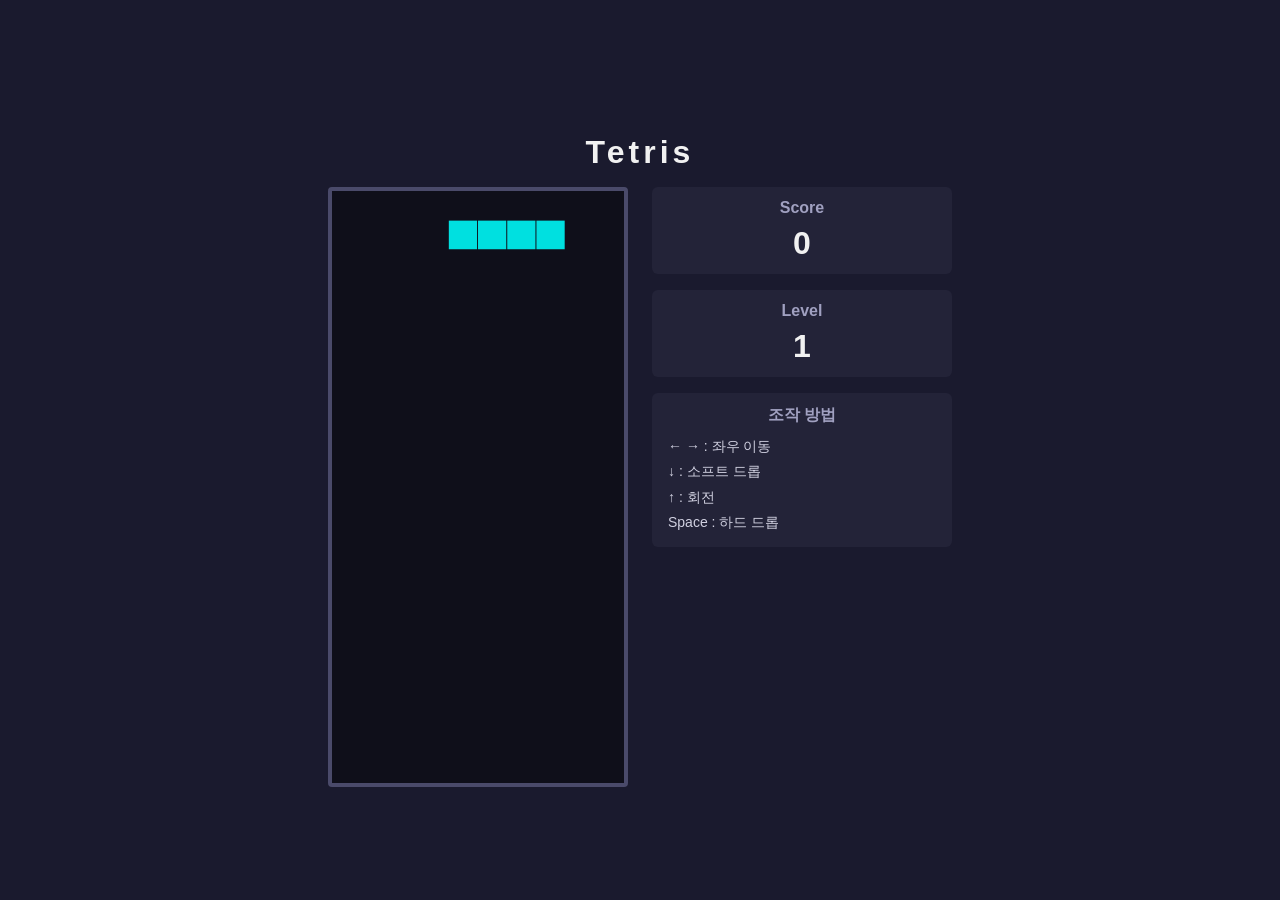
==== index.html @ ab55bc47 "Add jangwonbok day02 tetris MVP game Static HTML/CSS/JS Tetris with score, leveling (speed increases" ====
<!DOCTYPE html>
<html lang="ko">
<head>
<meta charset="UTF-8">
<meta name="viewport" content="width=device-width, initial-scale=1.0">
<title>Tetris</title>
<link rel="stylesheet" href="style.css">
</head>
<body>
  <div class="game-container">
    <h1>Tetris</h1>

    <div class="game-area">
      <div class="board-wrapper">
        <canvas id="board" width="300" height="600"></canvas>
        <div id="game-over-overlay" class="hidden">
          <p>Game Over</p>
          <button id="restart-btn">다시 시작</button>
        </div>
      </div>

      <div class="side-panel">
        <div class="panel-box">
          <h2>Score</h2>
          <p id="score">0</p>
        </div>

        <div class="panel-box">
          <h2>Level</h2>
          <p id="level">1</p>
        </div>

        <div class="panel-box">
          <h2>조작 방법</h2>
          <ul class="controls">
            <li>← → : 좌우 이동</li>
            <li>↓ : 소프트 드롭</li>
            <li>↑ : 회전</li>
            <li>Space : 하드 드롭</li>
          </ul>
        </div>
      </div>
    </div>
  </div>

  <script src="script.js"></script>
</body>
</html>
---- style.css ----
* {
  box-sizing: border-box;
}

body {
  margin: 0;
  min-height: 100vh;
  display: flex;
  align-items: center;
  justify-content: center;
  background: #1a1a2e;
  color: #f1f1f1;
  font-family: "Segoe UI", "Helvetica Neue", Arial, sans-serif;
  padding: 16px;
}

.game-container {
  text-align: center;
}

h1 {
  margin-bottom: 16px;
  letter-spacing: 4px;
}

.game-area {
  display: flex;
  align-items: flex-start;
  justify-content: center;
  gap: 24px;
  flex-wrap: wrap;
}

.board-wrapper {
  position: relative;
  width: min(300px, 92vw);
  flex-shrink: 0;
}

#board {
  background: #0f0f1a;
  border: 4px solid #4a4a6a;
  border-radius: 4px;
  display: block;
  width: 100%;
  height: auto;
  aspect-ratio: 1 / 2;
}

#game-over-overlay {
  position: absolute;
  inset: 0;
  background: rgba(0, 0, 0, 0.75);
  display: flex;
  flex-direction: column;
  align-items: center;
  justify-content: center;
  gap: 16px;
  border-radius: 4px;
}

#game-over-overlay.hidden {
  display: none;
}

#game-over-overlay p {
  font-size: 28px;
  font-weight: bold;
  color: #ff5470;
  margin: 0;
}

#restart-btn {
  padding: 10px 20px;
  font-size: 16px;
  border: none;
  border-radius: 6px;
  background: #4a4a6a;
  color: #f1f1f1;
  cursor: pointer;
}

#restart-btn:hover {
  background: #5f5f8a;
}

.side-panel {
  display: flex;
  flex-direction: column;
  gap: 16px;
  min-width: 160px;
  width: min(300px, 92vw);
}

.panel-box {
  background: #232338;
  border-radius: 6px;
  padding: 12px 16px;
}

.panel-box h2 {
  margin: 0 0 8px;
  font-size: 16px;
  color: #a0a0c0;
}

#score,
#level {
  margin: 0;
  font-size: 32px;
  font-weight: bold;
}

.controls {
  margin: 0;
  padding: 0;
  list-style: none;
  font-size: 14px;
  line-height: 1.8;
  color: #d0d0e0;
  text-align: left;
}

@media (max-width: 480px) {
  h1 {
    font-size: 22px;
    letter-spacing: 2px;
    margin-bottom: 12px;
  }

  .game-area {
    gap: 16px;
  }

  .panel-box {
    padding: 10px 14px;
  }

  #score,
  #level {
    font-size: 26px;
  }
}
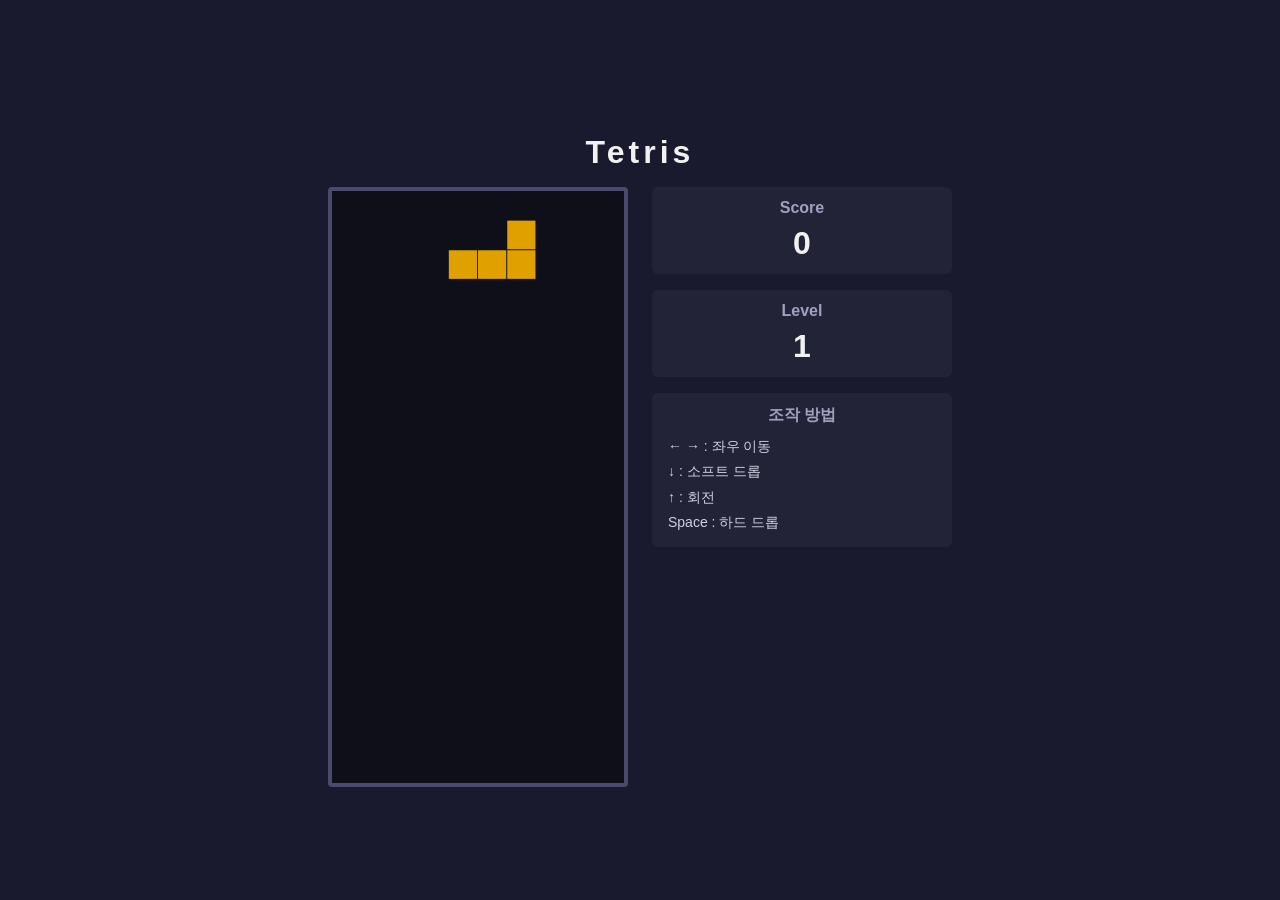
==== commit 0ce96ec9: "Add mobile touch controls to tetris On-screen buttons (left/right/rotate/soft drop/hard drop) shown " ====
--- a/index.html
+++ b/index.html
@@ -41,6 +41,18 @@
         </div>
       </div>
     </div>
+
+    <div id="touch-controls" class="touch-controls">
+      <div class="touch-row">
+        <button id="btn-left" class="touch-btn" aria-label="왼쪽 이동" type="button">◀</button>
+        <button id="btn-rotate" class="touch-btn" aria-label="회전" type="button">⟳</button>
+        <button id="btn-right" class="touch-btn" aria-label="오른쪽 이동" type="button">▶</button>
+      </div>
+      <div class="touch-row">
+        <button id="btn-down" class="touch-btn" aria-label="소프트 드롭" type="button">▽</button>
+        <button id="btn-drop" class="touch-btn wide" aria-label="하드 드롭" type="button">DROP</button>
+      </div>
+    </div>
   </div>
 
   <script src="script.js"></script>
--- a/style.css
+++ b/style.css
@@ -121,6 +121,49 @@
   text-align: left;
 }
 
+.touch-controls {
+  display: none;
+  flex-direction: column;
+  gap: 10px;
+  margin: 20px auto 0;
+  width: min(300px, 92vw);
+}
+
+.touch-row {
+  display: flex;
+  gap: 10px;
+  justify-content: center;
+}
+
+.touch-btn {
+  flex: 1;
+  padding: 16px 0;
+  font-size: 20px;
+  border: none;
+  border-radius: 8px;
+  background: #4a4a6a;
+  color: #f1f1f1;
+  touch-action: manipulation;
+  user-select: none;
+}
+
+.touch-btn:active {
+  background: #5f5f8a;
+}
+
+.touch-btn.wide {
+  flex: 2;
+  font-size: 15px;
+  font-weight: bold;
+  letter-spacing: 1px;
+}
+
+@media (pointer: coarse) {
+  .touch-controls {
+    display: flex;
+  }
+}
+
 @media (max-width: 480px) {
   h1 {
     font-size: 22px;
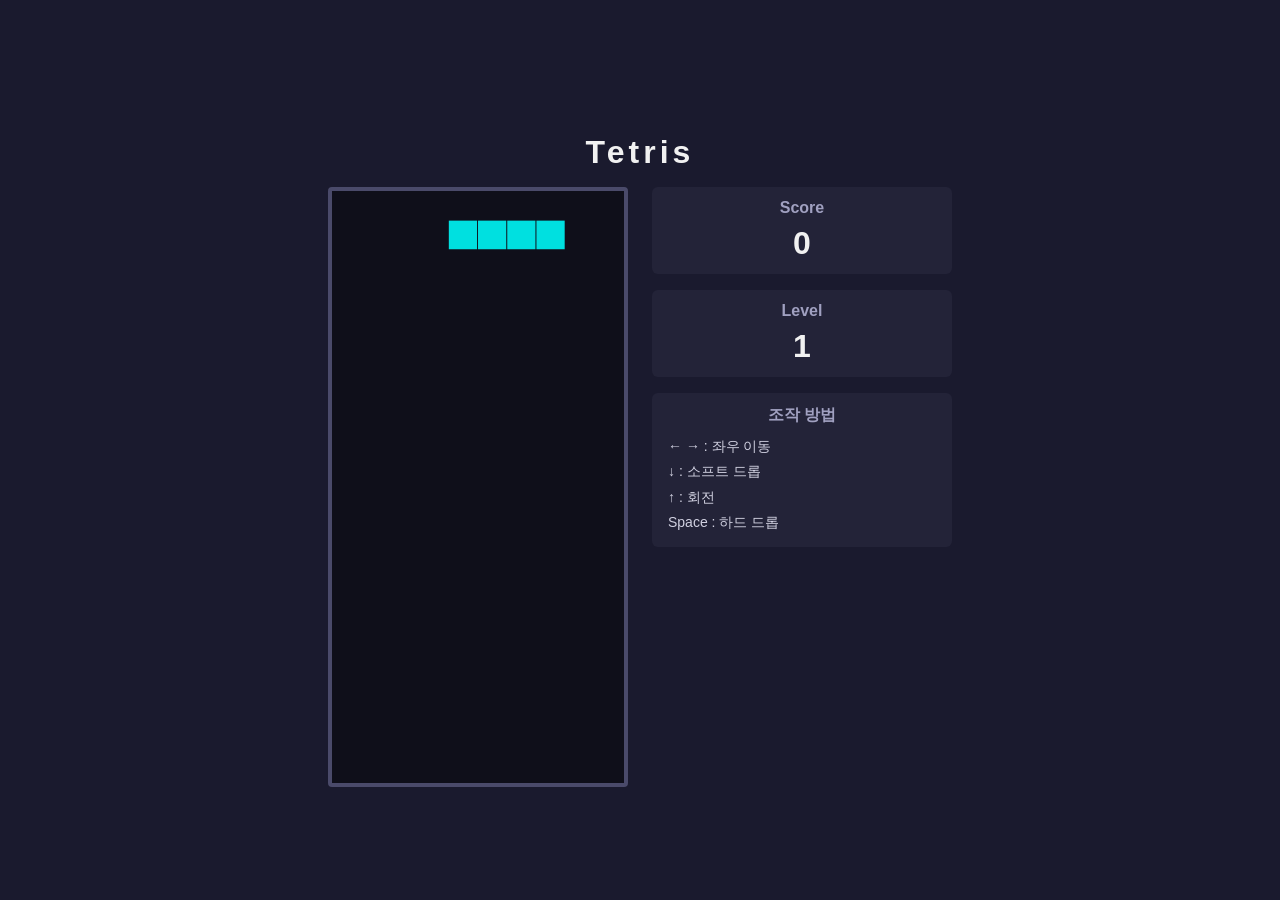
==== commit 0a69a9c1: "Optimize mobile sizing and disable pinch/double-tap zoom Cap board size by viewport height so it doe" ====
--- a/index.html
+++ b/index.html
@@ -2,7 +2,7 @@
 <html lang="ko">
 <head>
 <meta charset="UTF-8">
-<meta name="viewport" content="width=device-width, initial-scale=1.0">
+<meta name="viewport" content="width=device-width, initial-scale=1.0, maximum-scale=1.0, user-scalable=no">
 <title>Tetris</title>
 <link rel="stylesheet" href="style.css">
 </head>
@@ -30,7 +30,7 @@
           <p id="level">1</p>
         </div>
 
-        <div class="panel-box">
+        <div class="panel-box keyboard-help">
           <h2>조작 방법</h2>
           <ul class="controls">
             <li>← → : 좌우 이동</li>
--- a/style.css
+++ b/style.css
@@ -1,5 +1,9 @@
 * {
   box-sizing: border-box;
+}
+
+html {
+  touch-action: manipulation;
 }
 
 body {
@@ -33,7 +37,7 @@
 
 .board-wrapper {
   position: relative;
-  width: min(300px, 92vw);
+  width: min(300px, 92vw, 40vh);
   flex-shrink: 0;
 }
 
@@ -125,8 +129,15 @@
   display: none;
   flex-direction: column;
   gap: 10px;
-  margin: 20px auto 0;
   width: min(300px, 92vw);
+  position: fixed;
+  left: 50%;
+  bottom: 0;
+  transform: translateX(-50%);
+  padding: 10px 0 calc(10px + env(safe-area-inset-bottom, 0px));
+  background: rgba(15, 15, 26, 0.92);
+  border-top: 2px solid #4a4a6a;
+  z-index: 10;
 }
 
 .touch-row {
@@ -162,6 +173,23 @@
   .touch-controls {
     display: flex;
   }
+
+  body {
+    padding-bottom: 180px;
+  }
+
+  /* keyboard instructions don't apply on touch-only devices; hide to save space */
+  .keyboard-help {
+    display: none;
+  }
+
+  .game-area {
+    gap: 12px;
+  }
+
+  h1 {
+    margin-bottom: 8px;
+  }
 }
 
 @media (max-width: 480px) {
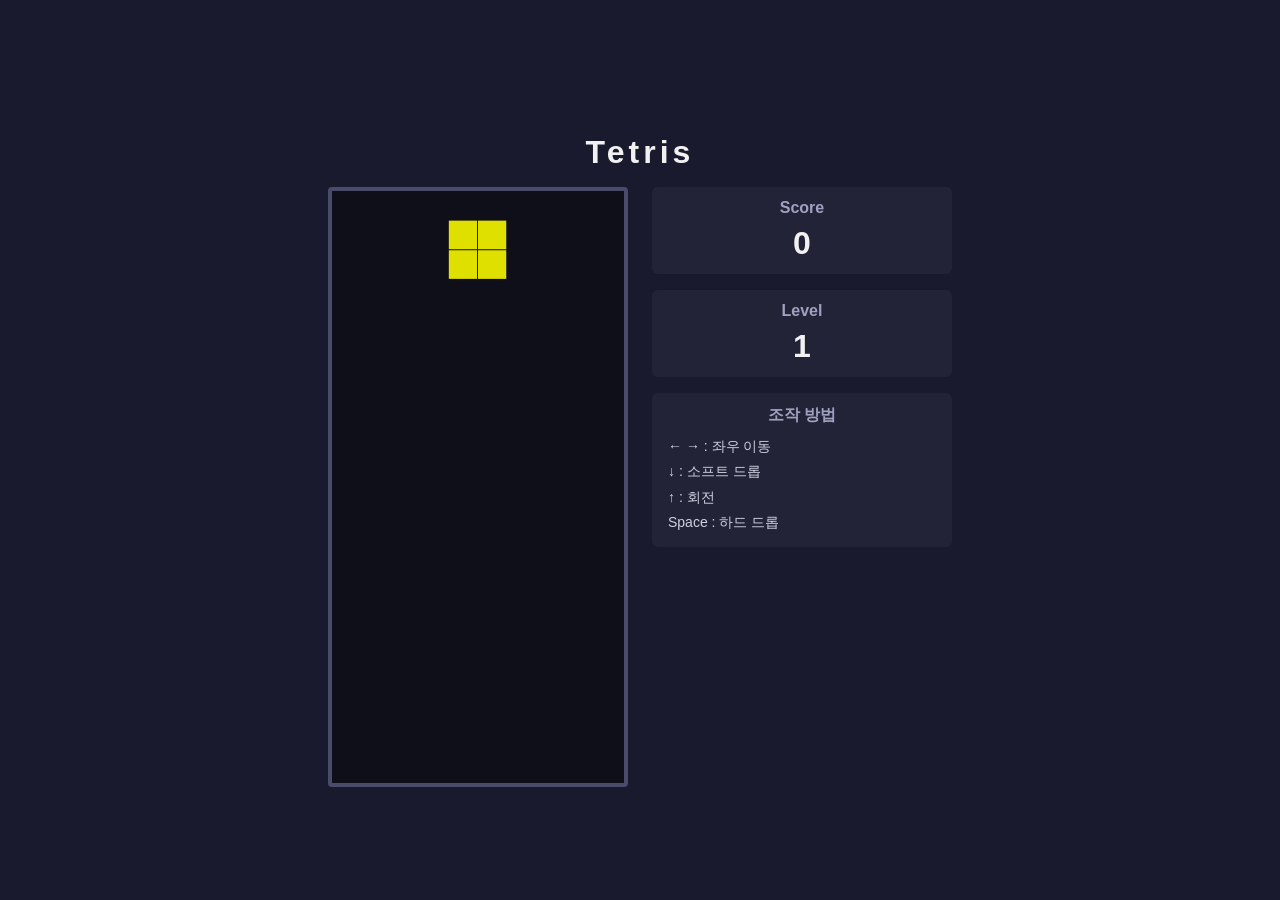
==== commit 3ece7e6e: "Arrange touch controls like physical arrow keys Replace the two-row button layout with a CSS grid d-" ====
--- a/index.html
+++ b/index.html
@@ -43,15 +43,13 @@
     </div>
 
     <div id="touch-controls" class="touch-controls">
-      <div class="touch-row">
-        <button id="btn-left" class="touch-btn" aria-label="왼쪽 이동" type="button">◀</button>
-        <button id="btn-rotate" class="touch-btn" aria-label="회전" type="button">⟳</button>
-        <button id="btn-right" class="touch-btn" aria-label="오른쪽 이동" type="button">▶</button>
+      <div class="touch-dpad">
+        <button id="btn-rotate" class="touch-btn dpad-up" aria-label="회전" type="button">⟳</button>
+        <button id="btn-left" class="touch-btn dpad-left" aria-label="왼쪽 이동" type="button">◀</button>
+        <button id="btn-down" class="touch-btn dpad-down" aria-label="소프트 드롭" type="button">▽</button>
+        <button id="btn-right" class="touch-btn dpad-right" aria-label="오른쪽 이동" type="button">▶</button>
       </div>
-      <div class="touch-row">
-        <button id="btn-down" class="touch-btn" aria-label="소프트 드롭" type="button">▽</button>
-        <button id="btn-drop" class="touch-btn wide" aria-label="하드 드롭" type="button">DROP</button>
-      </div>
+      <button id="btn-drop" class="touch-btn wide" aria-label="하드 드롭" type="button">DROP (Space)</button>
     </div>
   </div>
 
--- a/style.css
+++ b/style.css
@@ -140,14 +140,36 @@
   z-index: 10;
 }
 
-.touch-row {
-  display: flex;
-  gap: 10px;
-  justify-content: center;
+/* mirrors a physical keyboard's arrow-key cluster: rotate (↑) on top,
+   left/soft-drop(↓)/right on the bottom row */
+.touch-dpad {
+  display: grid;
+  grid-template-columns: repeat(3, 1fr);
+  grid-template-rows: repeat(2, 1fr);
+  gap: 8px;
+}
+
+.dpad-up {
+  grid-column: 2;
+  grid-row: 1;
+}
+
+.dpad-left {
+  grid-column: 1;
+  grid-row: 2;
+}
+
+.dpad-down {
+  grid-column: 2;
+  grid-row: 2;
+}
+
+.dpad-right {
+  grid-column: 3;
+  grid-row: 2;
 }
 
 .touch-btn {
-  flex: 1;
   padding: 16px 0;
   font-size: 20px;
   border: none;
@@ -163,32 +185,102 @@
 }
 
 .touch-btn.wide {
-  flex: 2;
+  width: 100%;
   font-size: 15px;
   font-weight: bold;
   letter-spacing: 1px;
 }
 
 @media (pointer: coarse) {
+  /* on touch devices, fit everything into exactly one screen (no page scroll):
+     h1 + score/level bar + touch buttons take their natural height, and the
+     board fills whatever vertical space is left, sized by height first so a
+     1:2 (w:h) canvas never forces the page to overflow */
+  html,
+  body {
+    height: 100dvh;
+    overflow-y: auto;
+  }
+
+  body {
+    padding: 8px;
+    align-items: stretch;
+    justify-content: stretch;
+  }
+
+  .game-container {
+    display: flex;
+    flex-direction: column;
+    width: 100%;
+    height: 100%;
+    gap: 8px;
+  }
+
+  h1 {
+    flex: none;
+    font-size: 18px;
+    margin: 0;
+  }
+
+  .game-area {
+    flex: 1;
+    min-height: 0;
+    display: flex;
+    flex-direction: column;
+    flex-wrap: nowrap;
+    align-items: center;
+    gap: 8px;
+  }
+
+  .side-panel {
+    flex: none;
+    flex-direction: row;
+    width: auto;
+    min-width: 0;
+    gap: 8px;
+  }
+
+  .panel-box {
+    padding: 6px 12px;
+  }
+
+  .panel-box h2 {
+    font-size: 11px;
+    margin: 0 0 2px;
+  }
+
+  #score,
+  #level {
+    font-size: 18px;
+  }
+
+  .keyboard-help {
+    display: none;
+  }
+
+  .board-wrapper {
+    flex: 1;
+    min-height: 0;
+    width: 100%;
+    display: flex;
+    align-items: center;
+    justify-content: center;
+  }
+
+  /* actual pixel size is set by script.js (fitBoardToViewport), which
+     measures .board-wrapper directly — CSS aspect-ratio sizing here is
+     unreliable because board-wrapper's own box also depends on the
+     canvas's size, so the two can't safely be resolved by CSS alone */
+
   .touch-controls {
     display: flex;
-  }
-
-  body {
-    padding-bottom: 180px;
-  }
-
-  /* keyboard instructions don't apply on touch-only devices; hide to save space */
-  .keyboard-help {
-    display: none;
-  }
-
-  .game-area {
-    gap: 12px;
-  }
-
-  h1 {
-    margin-bottom: 8px;
+    position: static;
+    flex: none;
+    width: 100%;
+    transform: none;
+    background: transparent;
+    border-top: none;
+    padding: 0;
   }
 }
 
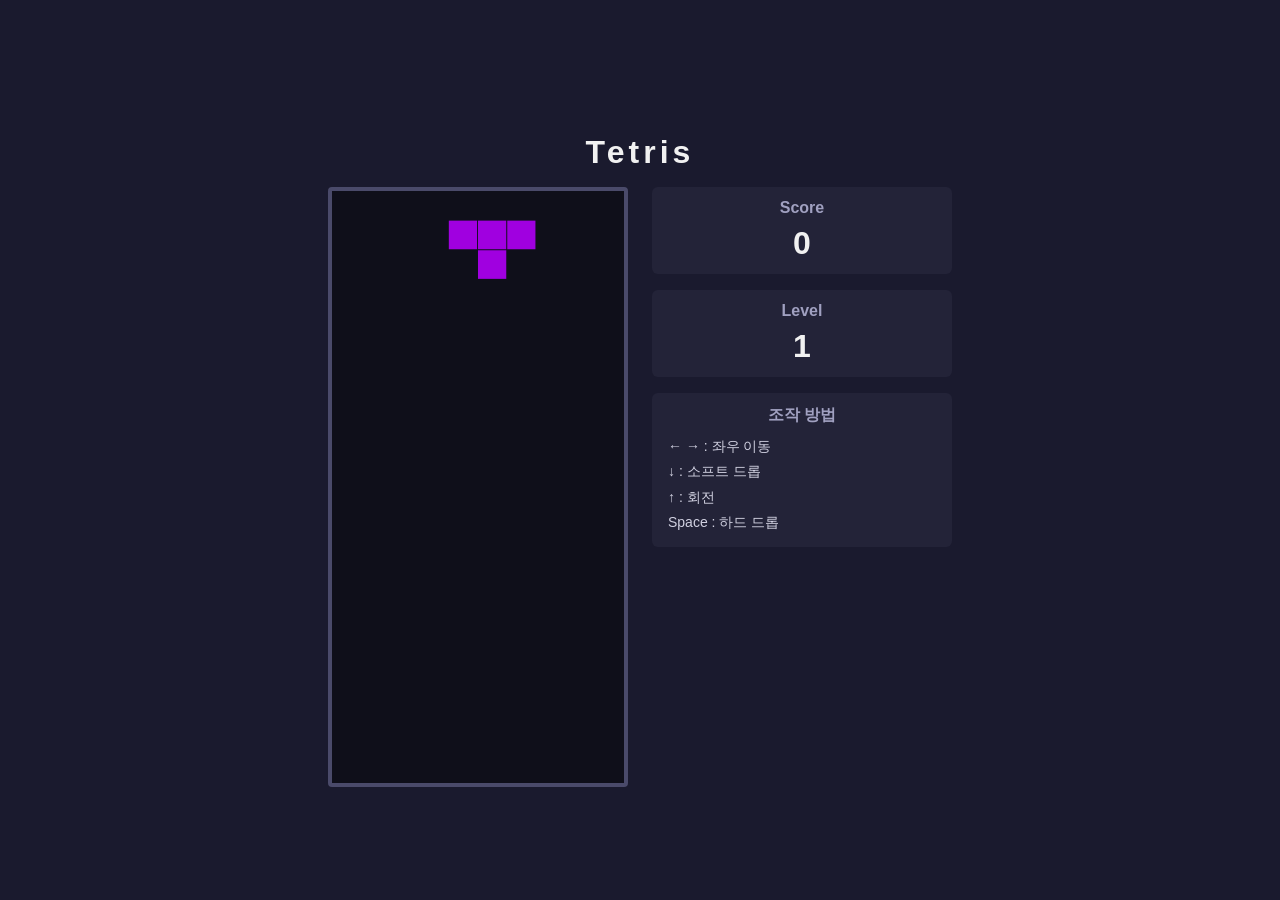
==== commit 501b56c2: "Use an arrow glyph for the rotate touch button Swap the rotate button's icon from a rotation symbol " ====
--- a/index.html
+++ b/index.html
@@ -44,7 +44,7 @@
 
     <div id="touch-controls" class="touch-controls">
       <div class="touch-dpad">
-        <button id="btn-rotate" class="touch-btn dpad-up" aria-label="회전" type="button">⟳</button>
+        <button id="btn-rotate" class="touch-btn dpad-up" aria-label="회전" type="button">↑</button>
         <button id="btn-left" class="touch-btn dpad-left" aria-label="왼쪽 이동" type="button">◀</button>
         <button id="btn-down" class="touch-btn dpad-down" aria-label="소프트 드롭" type="button">▽</button>
         <button id="btn-right" class="touch-btn dpad-right" aria-label="오른쪽 이동" type="button">▶</button>
--- a/style.css
+++ b/style.css
@@ -128,6 +128,7 @@
 .touch-controls {
   display: none;
   flex-direction: column;
+  align-items: center;
   gap: 10px;
   width: min(300px, 92vw);
   position: fixed;
@@ -140,13 +141,16 @@
   z-index: 10;
 }
 
-/* mirrors a physical keyboard's arrow-key cluster: rotate (↑) on top,
-   left/soft-drop(↓)/right on the bottom row */
+/* mirrors a physical keyboard's arrow-key cluster: a tight, fixed-size
+   3x2 block (rotate on top, left/soft-drop/right on the bottom row) —
+   not stretched across the full width, so it reads as one compact
+   cluster instead of three separate wide buttons */
 .touch-dpad {
   display: grid;
-  grid-template-columns: repeat(3, 1fr);
-  grid-template-rows: repeat(2, 1fr);
-  gap: 8px;
+  grid-template-columns: repeat(3, 64px);
+  grid-template-rows: repeat(2, 64px);
+  gap: 6px;
+  justify-content: center;
 }
 
 .dpad-up {
@@ -170,8 +174,10 @@
 }
 
 .touch-btn {
+  min-height: 56px;
   padding: 16px 0;
-  font-size: 20px;
+  font-size: 26px;
+  line-height: 1;
   border: none;
   border-radius: 8px;
   background: #4a4a6a;
@@ -185,8 +191,12 @@
 }
 
 .touch-btn.wide {
-  width: 100%;
-  font-size: 15px;
+  /* matches the d-pad's total width (3 * 64px + 2 * 6px gap) so the two
+     control clusters line up visually instead of the drop button looking
+     stretched wider than the arrow cluster above it */
+  width: 204px;
+  min-height: 48px;
+  font-size: 16px;
   font-weight: bold;
   letter-spacing: 1px;
 }
@@ -226,32 +236,37 @@
     flex: 1;
     min-height: 0;
     display: flex;
+    flex-direction: row;
+    flex-wrap: nowrap;
+    align-items: stretch;
+    justify-content: center;
+    gap: 8px;
+  }
+
+  /* score/level sit in a slim column to the left of the board */
+  .side-panel {
+    order: -1;
+    flex: none;
     flex-direction: column;
-    flex-wrap: nowrap;
-    align-items: center;
-    gap: 8px;
-  }
-
-  .side-panel {
-    flex: none;
-    flex-direction: row;
-    width: auto;
+    justify-content: center;
+    width: 78px;
     min-width: 0;
     gap: 8px;
   }
 
   .panel-box {
-    padding: 6px 12px;
+    padding: 8px 6px;
+    text-align: center;
   }
 
   .panel-box h2 {
-    font-size: 11px;
+    font-size: 10px;
     margin: 0 0 2px;
   }
 
   #score,
   #level {
-    font-size: 18px;
+    font-size: 17px;
   }
 
   .keyboard-help {
@@ -261,7 +276,7 @@
   .board-wrapper {
     flex: 1;
     min-height: 0;
-    width: 100%;
+    width: auto;
     display: flex;
     align-items: center;
     justify-content: center;
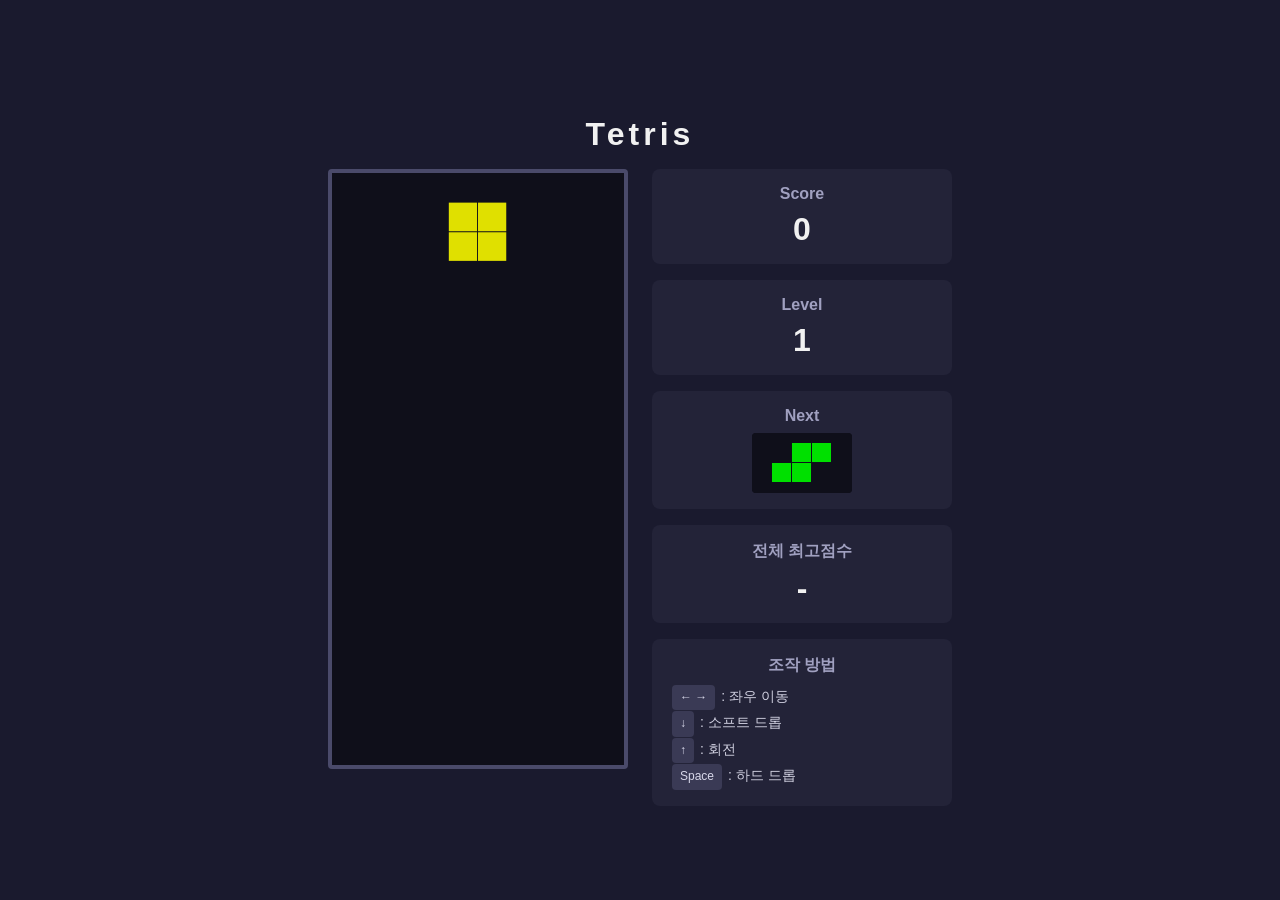
==== commit 84d19a6c: "Add next-piece preview, all-time high score, and card-style UI - Add a Next panel showing the upcomi" ====
--- a/index.html
+++ b/index.html
@@ -30,13 +30,23 @@
           <p id="level">1</p>
         </div>
 
+        <div class="panel-box">
+          <h2>Next</h2>
+          <canvas id="next-board" width="100" height="60"></canvas>
+        </div>
+
+        <div class="panel-box">
+          <h2>전체 최고점수</h2>
+          <p id="high-score">-</p>
+        </div>
+
         <div class="panel-box keyboard-help">
           <h2>조작 방법</h2>
           <ul class="controls">
-            <li>← → : 좌우 이동</li>
-            <li>↓ : 소프트 드롭</li>
-            <li>↑ : 회전</li>
-            <li>Space : 하드 드롭</li>
+            <li><span class="key">← →</span> : 좌우 이동</li>
+            <li><span class="key">↓</span> : 소프트 드롭</li>
+            <li><span class="key">↑</span> : 회전</li>
+            <li><span class="key">Space</span> : 하드 드롭</li>
           </ul>
         </div>
       </div>
@@ -45,9 +55,9 @@
     <div id="touch-controls" class="touch-controls">
       <div class="touch-dpad">
         <button id="btn-rotate" class="touch-btn dpad-up" aria-label="회전" type="button">↑</button>
-        <button id="btn-left" class="touch-btn dpad-left" aria-label="왼쪽 이동" type="button">◀</button>
-        <button id="btn-down" class="touch-btn dpad-down" aria-label="소프트 드롭" type="button">▽</button>
-        <button id="btn-right" class="touch-btn dpad-right" aria-label="오른쪽 이동" type="button">▶</button>
+        <button id="btn-left" class="touch-btn dpad-left" aria-label="왼쪽 이동" type="button">←</button>
+        <button id="btn-down" class="touch-btn dpad-down" aria-label="소프트 드롭" type="button">↓</button>
+        <button id="btn-right" class="touch-btn dpad-right" aria-label="오른쪽 이동" type="button">→</button>
       </div>
       <button id="btn-drop" class="touch-btn wide" aria-label="하드 드롭" type="button">DROP (Space)</button>
     </div>
--- a/style.css
+++ b/style.css
@@ -98,8 +98,8 @@
 
 .panel-box {
   background: #232338;
-  border-radius: 6px;
-  padding: 12px 16px;
+  border-radius: 8px;
+  padding: 16px 20px;
 }
 
 .panel-box h2 {
@@ -109,10 +109,20 @@
 }
 
 #score,
-#level {
+#level,
+#high-score {
   margin: 0;
   font-size: 32px;
   font-weight: bold;
+}
+
+#next-board {
+  display: block;
+  margin: 0 auto;
+  background: #0f0f1a;
+  border-radius: 4px;
+  max-width: 100%;
+  height: auto;
 }
 
 .controls {
@@ -123,6 +133,19 @@
   line-height: 1.8;
   color: #d0d0e0;
   text-align: left;
+}
+
+.key {
+  display: inline-block;
+  min-width: 1.4em;
+  padding: 2px 8px;
+  margin-right: 2px;
+  border-radius: 4px;
+  background: #3a3a55;
+  color: #d8d8ea;
+  font-family: "Segoe UI", "Helvetica Neue", Arial, sans-serif;
+  font-size: 12px;
+  text-align: center;
 }
 
 .touch-controls {
@@ -265,7 +288,8 @@
   }
 
   #score,
-  #level {
+  #level,
+  #high-score {
     font-size: 17px;
   }
 
@@ -315,7 +339,8 @@
   }
 
   #score,
-  #level {
+  #level,
+  #high-score {
     font-size: 26px;
   }
 }
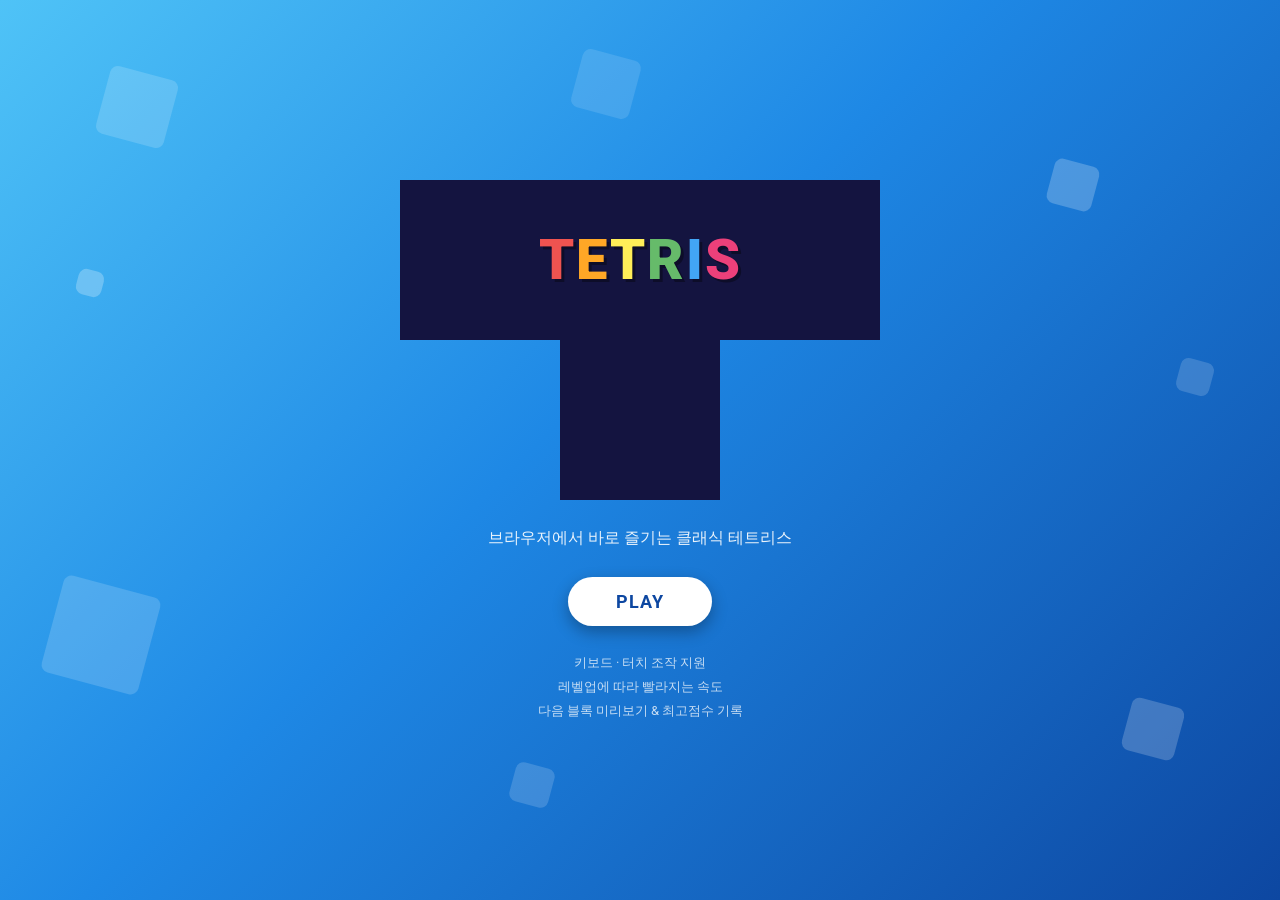
==== commit 519274bb: "Make touch controls resilient, apply Material Design, add landing page - Widen the touch-control tri" ====
--- a/index.html
+++ b/index.html
@@ -4,65 +4,41 @@
 <meta charset="UTF-8">
 <meta name="viewport" content="width=device-width, initial-scale=1.0, maximum-scale=1.0, user-scalable=no">
 <title>Tetris</title>
-<link rel="stylesheet" href="style.css">
+<link rel="preconnect" href="https://fonts.googleapis.com">
+<link rel="preconnect" href="https://fonts.gstatic.com" crossorigin>
+<link href="https://fonts.googleapis.com/css2?family=Roboto:wght@400;500;700;900&display=swap" rel="stylesheet">
+<link rel="stylesheet" href="landing.css">
 </head>
 <body>
-  <div class="game-container">
-    <h1>Tetris</h1>
+  <div class="bg-shapes" aria-hidden="true">
+    <span class="shape shape-1"></span>
+    <span class="shape shape-2"></span>
+    <span class="shape shape-3"></span>
+    <span class="shape shape-4"></span>
+    <span class="shape shape-5"></span>
+    <span class="shape shape-6"></span>
+    <span class="shape shape-7"></span>
+    <span class="shape shape-8"></span>
+  </div>
 
-    <div class="game-area">
-      <div class="board-wrapper">
-        <canvas id="board" width="300" height="600"></canvas>
-        <div id="game-over-overlay" class="hidden">
-          <p>Game Over</p>
-          <button id="restart-btn">다시 시작</button>
-        </div>
-      </div>
-
-      <div class="side-panel">
-        <div class="panel-box">
-          <h2>Score</h2>
-          <p id="score">0</p>
-        </div>
-
-        <div class="panel-box">
-          <h2>Level</h2>
-          <p id="level">1</p>
-        </div>
-
-        <div class="panel-box">
-          <h2>Next</h2>
-          <canvas id="next-board" width="100" height="60"></canvas>
-        </div>
-
-        <div class="panel-box">
-          <h2>전체 최고점수</h2>
-          <p id="high-score">-</p>
-        </div>
-
-        <div class="panel-box keyboard-help">
-          <h2>조작 방법</h2>
-          <ul class="controls">
-            <li><span class="key">← →</span> : 좌우 이동</li>
-            <li><span class="key">↓</span> : 소프트 드롭</li>
-            <li><span class="key">↑</span> : 회전</li>
-            <li><span class="key">Space</span> : 하드 드롭</li>
-          </ul>
-        </div>
+  <main class="hero">
+    <div class="logo-plaque">
+      <div class="logo-top">
+        <h1 class="tetris-logo">
+          <span class="l1">T</span><span class="l2">E</span><span class="l3">T</span><span class="l4">R</span><span class="l5">I</span><span class="l6">S</span>
+        </h1>
       </div>
     </div>
 
-    <div id="touch-controls" class="touch-controls">
-      <div class="touch-dpad">
-        <button id="btn-rotate" class="touch-btn dpad-up" aria-label="회전" type="button">↑</button>
-        <button id="btn-left" class="touch-btn dpad-left" aria-label="왼쪽 이동" type="button">←</button>
-        <button id="btn-down" class="touch-btn dpad-down" aria-label="소프트 드롭" type="button">↓</button>
-        <button id="btn-right" class="touch-btn dpad-right" aria-label="오른쪽 이동" type="button">→</button>
-      </div>
-      <button id="btn-drop" class="touch-btn wide" aria-label="하드 드롭" type="button">DROP (Space)</button>
-    </div>
-  </div>
+    <p class="tagline">브라우저에서 바로 즐기는 클래식 테트리스</p>
 
-  <script src="script.js"></script>
+    <a class="play-btn" href="game.html">PLAY</a>
+
+    <ul class="feature-list">
+      <li>키보드 · 터치 조작 지원</li>
+      <li>레벨업에 따라 빨라지는 속도</li>
+      <li>다음 블록 미리보기 &amp; 최고점수 기록</li>
+    </ul>
+  </main>
 </body>
 </html>
--- a/landing.css
+++ b/landing.css
@@ -0,0 +1,151 @@
+* {
+  box-sizing: border-box;
+}
+
+html,
+body {
+  margin: 0;
+  min-height: 100vh;
+}
+
+body {
+  position: relative;
+  display: flex;
+  align-items: center;
+  justify-content: center;
+  overflow-x: hidden;
+  background: linear-gradient(135deg, #4fc3f7 0%, #1e88e5 45%, #0d47a1 100%);
+  font-family: "Roboto", "Segoe UI", "Helvetica Neue", Arial, sans-serif;
+  color: #ffffff;
+  padding: 32px 16px;
+}
+
+/* floating tetromino-like cubes drifting behind the hero content */
+.bg-shapes {
+  position: absolute;
+  inset: 0;
+  overflow: hidden;
+  z-index: 0;
+}
+
+.shape {
+  position: absolute;
+  display: block;
+  background: rgba(255, 255, 255, 0.16);
+  border-radius: 8px;
+  transform: rotate(15deg);
+  animation: drift 7s ease-in-out infinite;
+}
+
+.shape-1 { width: 70px;  height: 70px;  top: 8%;  left: 8%;  animation-delay: 0s; }
+.shape-2 { width: 46px;  height: 46px;  top: 18%; left: 82%; animation-delay: 0.6s; background: rgba(255, 255, 255, 0.22); }
+.shape-3 { width: 100px; height: 100px; top: 65%; left: 4%;  animation-delay: 1.2s; }
+.shape-4 { width: 54px;  height: 54px;  top: 78%; left: 88%; animation-delay: 1.8s; background: rgba(255, 255, 255, 0.2); }
+.shape-5 { width: 34px;  height: 34px;  top: 40%; left: 92%; animation-delay: 0.3s; }
+.shape-6 { width: 60px;  height: 60px;  top: 6%;  left: 45%; animation-delay: 2.1s; background: rgba(255, 255, 255, 0.12); }
+.shape-7 { width: 40px;  height: 40px;  top: 85%; left: 40%; animation-delay: 0.9s; }
+.shape-8 { width: 26px;  height: 26px;  top: 30%; left: 6%;  animation-delay: 1.5s; background: rgba(255, 255, 255, 0.25); }
+
+@keyframes drift {
+  0%, 100% { transform: translateY(0) rotate(15deg); }
+  50% { transform: translateY(-18px) rotate(-8deg); }
+}
+
+@media (prefers-reduced-motion: reduce) {
+  .shape {
+    animation: none;
+  }
+}
+
+.hero {
+  position: relative;
+  z-index: 1;
+  display: flex;
+  flex-direction: column;
+  align-items: center;
+  gap: 28px;
+  text-align: center;
+}
+
+.logo-plaque {
+  width: min(90vw, 480px);
+  aspect-ratio: 3 / 2;
+  background: #141440;
+  box-shadow: 0 12px 28px rgba(0, 0, 0, 0.4);
+  /* silhouette of a T-tetromino: a wide top bar with a single stem below */
+  clip-path: polygon(
+    0% 0%, 100% 0%, 100% 50%,
+    66.666% 50%, 66.666% 100%, 33.333% 100%, 33.333% 50%,
+    0% 50%
+  );
+  display: flex;
+  flex-direction: column;
+}
+
+.logo-top {
+  height: 50%;
+  display: flex;
+  align-items: center;
+  justify-content: center;
+  padding: 0 12px;
+}
+
+.tetris-logo {
+  margin: 0;
+  font-size: clamp(28px, 8vw, 56px);
+  font-weight: 900;
+  letter-spacing: 2px;
+}
+
+.tetris-logo span {
+  text-shadow: 3px 3px 0 rgba(0, 0, 0, 0.35);
+}
+
+.l1 { color: #ef5350; }
+.l2 { color: #ffa726; }
+.l3 { color: #ffee58; }
+.l4 { color: #66bb6a; }
+.l5 { color: #42a5f5; }
+.l6 { color: #ec407a; }
+
+.tagline {
+  margin: 0;
+  font-size: 16px;
+  color: rgba(255, 255, 255, 0.9);
+}
+
+.play-btn {
+  display: inline-block;
+  padding: 14px 48px;
+  border-radius: 999px;
+  background: #ffffff;
+  color: #0d47a1;
+  font-size: 18px;
+  font-weight: 700;
+  letter-spacing: 1px;
+  text-transform: uppercase;
+  text-decoration: none;
+  box-shadow: 0 6px 16px rgba(0, 0, 0, 0.3);
+  transition: transform 0.15s ease, box-shadow 0.15s ease;
+}
+
+.play-btn:hover {
+  transform: translateY(-2px);
+  box-shadow: 0 10px 20px rgba(0, 0, 0, 0.35);
+}
+
+.play-btn:active {
+  transform: translateY(0);
+  box-shadow: 0 4px 10px rgba(0, 0, 0, 0.3);
+}
+
+.feature-list {
+  margin: 0;
+  padding: 0;
+  list-style: none;
+  display: flex;
+  flex-direction: column;
+  gap: 6px;
+  font-size: 13px;
+  color: rgba(255, 255, 255, 0.75);
+}
